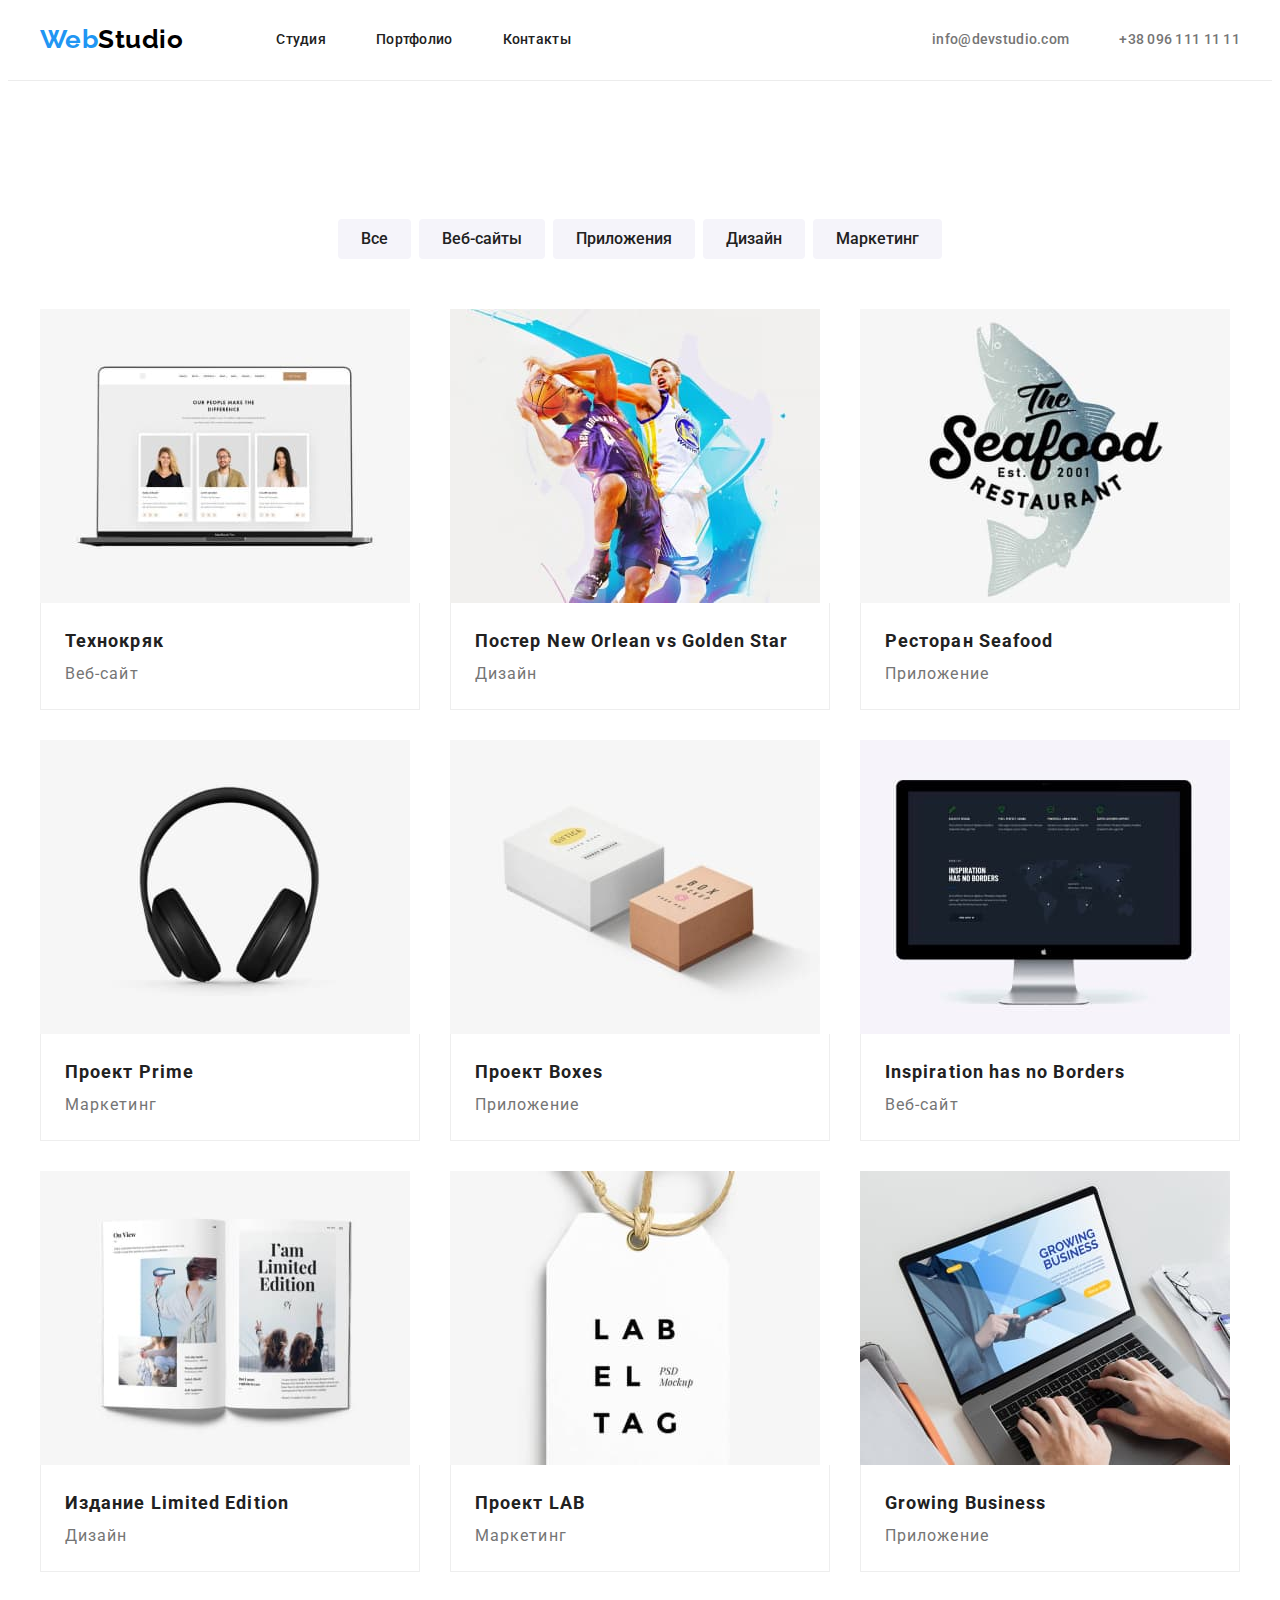
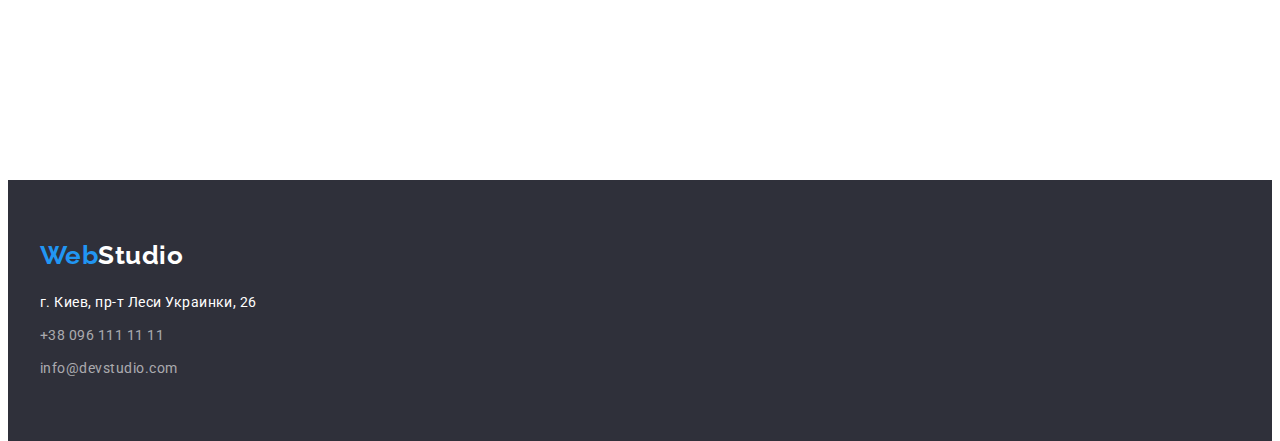
==== portfolio.html @ 9cd72484 "Made sprite" ====
<!DOCTYPE html>
<html lang="ru">
<head>
    <meta charset="UTF-8">
    <meta http-equiv="X-UA-Compatible" content="IE=edge">
    <meta name="viewport" content="width=device-width, initial-scale=1.0">
    <title>Portfolio</title>
    <link rel="preconnect" href="https://fonts.googleapis.com">
    <link rel="preconnect" href="https://fonts.gstatic.com" crossorigin>
    <link href="https://fonts.googleapis.com/css2?family=Raleway:wght@700&family=Roboto:wght@400;500;700;900&display=swap"
        rel="stylesheet">
    <link rel="stylesheet" href="https://cdnjs.cloudflare.com/ajax/libs/modern-normalize/1.1.0/modern-normalize.min.css"
        integrity="sha512-wpPYUAdjBVSE4KJnH1VR1HeZfpl1ub8YT/NKx4PuQ5NmX2tKuGu6U/JRp5y+Y8XG2tV+wKQpNHVUX03MfMFn9Q=="
        crossorigin="anonymous" referrerpolicy="no-referrer" />
    <link rel="stylesheet" href="./css/styles.css">
</head>
<body>
    <header class="header">
        <div class="container line">
            <nav class="line">
                <a href="./index.html" class="logo" lang="en"><span class="accent">Web</span>Studio</a>
                <ul class="header-list list">
                    <li class="header-item"><a class="header-nav" href="./index.html">Студия</a></li>
                    <li class="header-item"><a class="header-nav" href="./portfolio.html">Портфолио</a></li>
                    <li class="header-item"><a class="header-nav" href="">Контакты</a></li>
                </ul>
            </nav>
            <ul class="contacts list">
                <li class="header-contact"><a href="mailto:info@devstudio.com">info@devstudio.com</a></li>
                <li class="header-contact"><a href="tel:+380961111111">+38 096 111 11 11</a></li>
            </ul>
        </div>
    </header>
    <main> 
        <section class="portfolio-section">
<div class="container"><h1 class="hidden-title">Portfolio</h1><div class="center">
    <ul class="list pb">
    <li class="pb-list"><button type="button" class="buttons-portfolio">Все</button></li>
    <li class="pb-list"><button type="button" class="buttons-portfolio">Веб-сайты</button></li>
    <li class="pb-list"><button type="button" class="buttons-portfolio">Приложения</button></li>
    <li class="pb-list"><button type="button" class="buttons-portfolio">Дизайн</button></li>
    <li class="pb-list"><button type="button" class="buttons-portfolio">Маркетинг</button></li>
</ul></div>
<ul class="list portfolio">
    <li class="element"><img src="./images/portfolio_img1.jpg" alt="Технокряк" width="370" height="294">
        <div class="portfolio-card"><h3 class="portfolio-title">Технокряк</h3>
        <p class="portfolio-description">Веб-сайт</p></div>
    </li>
    <li class="element"><img src="./images/portfolio_img2.jpg" alt="Постер" width="370" height="294">
        <div class="portfolio-card"><h3 class="portfolio-title">Постер New Orlean vs Golden Star</h3>
        <p class="portfolio-description">Дизайн</p></div>
    </li>
    <li class="element"><img src="./images/portfolio_img3.jpg" alt="Seafood" width="370" height="294">
        <div class="portfolio-card"><h3 class="portfolio-title">Ресторан Seafood</h3>
        <p class="portfolio-description">Приложение</p></div>
    </li>
    <li class="element"><img src="./images/portfolio_img4.jpg" alt="Prime" width="370" height="294">
        <div class="portfolio-card"><h3 class="portfolio-title">Проект Prime</h3>
        <p class="portfolio-description">Маркетинг</p></div>
    </li>
    <li class="element"><img src="./images/portfolio_img5.jpg" alt="Boxes" width="370" height="294">
        <div class="portfolio-card"><h3 class="portfolio-title">Проект Boxes</h3>
        <p class="portfolio-description">Приложение</p></div>
    </li>
    <li class="element"><img src="./images/portfolio_img6.jpg" alt="monitor" width="370" height="294">
        <div class="portfolio-card"><h3 class="portfolio-title">Inspiration has no Borders</h3>
        <p class="portfolio-description">Веб-сайт</p></div>
    </li>
    <li class="element"><img src="./images/portfolio_img7.jpg" alt="Издание" width="370" height="294">
        <div class="portfolio-card"><h3 class="portfolio-title">Издание Limited Edition</h3>
        <p class="portfolio-description">Дизайн</p></div>
    </li>
    <li class="element"><img src="./images/portfolio_img8.jpg" alt="LAB" width="370" height="294">
        <div class="portfolio-card"><h3 class="portfolio-title">Проект LAB</h3>
        <p class="portfolio-description">Маркетинг</p></div>
    </li>
    <li class="element"><img src="./images/portfolio_img9.jpg" alt="Business" width="370" height="294">
        <div class="portfolio-card"><h3 class="portfolio-title">Growing Business</h3>
        <p class="portfolio-description">Приложение</p></div>
    </li>
</ul></div>

        </section>
    </main>
    <footer class="footer">
        <div class="container"><a href="" class="logo" lang="en"><span class="accent">Web</span>Studio</a>
            <address class="adress"><a href="https://goo.gl/maps/P59u9W5bj68FYUrY8" target="_blank"
                    rel="noopener noreferrer" class="map">г. Киев, пр-т Леси Украинки, 26</a></address>
            <ul class="list-footer">
                <li class="footer-contact"><a class="tel" href="tel:+380961111111">+38 096 111 11 11</a></li>
                <li class="footer-contact"><a class="mail" href="mailto:info@devstudio.com">info@devstudio.com</a></li>
            </ul>
            </address>
        </div>
    </footer>
</body>
</html>
---- css/styles.css ----
/* Variables */
:root {
  --contacts-text-color: #757575;
  --section1-footer-background-color: #2f303a;
  --buttons-portfolio-section4-background-color: #f5f4fa;
  --buttons-portfolio-text-titles-color: #212121;
  --button-order-primary-color: #ffffff;
  --button-order-background-hover-focus-color: #2196f3;
}
/* delete list marks */
.list,
.list-footer {
  list-style: none;
  padding: 0;
  margin: 0;
}

/* fonts */
body {
  font-family: "Roboto", sans-serif;
  letter-spacing: 0.03em;

  margin-top: 0;
  margin-bottom: 0;
}

.header {
  border-bottom: 1px solid #ececec;
  margin: 0 auto;
}

.logo {
  font-family: "Raleway", cursive;
  font-weight: bold;
  font-size: 26px;
  line-height: 1.2;
  text-decoration: none;
  color: #ffffff;

  display: inline-block;
}
.header .accent {
  color: #2196f3;
}
.header .logo {
  color: #000000;
  margin-right: 93px;

  margin-top: 0;
  margin-bottom: 0;
}
.header-list {
  display: flex;
  text-decoration: none;
  list-style: none;
}
header .list {
  text-align: right;
  justify-content: flex-end;
  text-decoration: none;
}
.header-item:not(:last-child) {
  margin-right: 50px;
}
.footer .accent {
  color: #2196f3;
}
/* header colors, fonts */
.header,
.our-skills {
  background-color: var(--button-order-primary-color);
}
.header-nav {
  color: var(--buttons-portfolio-text-titles-color);
  font-weight: 500;
  font-size: 14px;
  line-height: 1.14;
  letter-spacing: 0.02em;
  text-decoration: none;

  margin-top: 0;
  margin-bottom: 0;
  display: block;
}
.header-nav:hover,
.header-nav:focus {
  color: var(--button-order-background-hover-focus-color);
}
.header-contact > a {
  color: var(--contacts-text-color);
  font-weight: 500;
  font-size: 14px;
  line-height: 1.14;
  letter-spacing: 0.02em;
  text-decoration: none;

  display: flex;
  margin-top: 0;
  margin-bottom: 0;
  align-items: center;
}
.header-contact + .header-contact {
  margin-left: 50px;
}
.header-contact > a:hover,
.header-contact > a:focus {
  color: var(--button-order-background-hover-focus-color);
}
.line {
  display: flex;
  align-items: center;
}
.container.line {
  padding-top: 24px;
  padding-bottom: 25px;
}
.contacts.list {
  margin-left: auto;
}
/* section 1 colors, fonts */
section.hero {
  padding-top: 200px;
  padding-bottom: 200px;
}
.hero {
  background-color: var(--section1-footer-background-color);
  text-align: center;

  max-width: 1600px;
  height: 600px;
  margin-left: auto;
  margin-right: auto;
  background: rgba(47, 48, 58, 0.4);
  background-image: url(../images/bg-image.jpg);
  background-repeat: no-repeat;
}
.details {
  padding-top: 94px;
  padding-bottom: 94px;
}
.hero-title {
  color: #ffffff;
  font-weight: 900;
  font-size: 44px;
  line-height: 1.36;
  text-align: center;
  letter-spacing: 0.06em;
  text-transform: uppercase;

  margin: 0 auto 30px;
}
.hero .container {
  width: 696px;
}
.container {
  width: 1200px;
  padding-left: 15px;
  padding-right: 15px;
  margin: 0 auto;
  /* outline: 1px solid orange; */
}
/* Section 2, titles - colors, fonts*/
h3,
h2 {
  color: var(--buttons-portfolio-text-titles-color);
}
.details-list {
  width: 270px;
  margin-right: 30px;
}
.details-list::before {
  content: "";
  display: block;
  height: 120px;
  background-color: #f5f4fa;

  background-repeat: no-repeat;
  background-position: center;

  margin-bottom: 30px;
  border-radius: 4px;
}
.icon-antenna::before {
  background-image: url(../images/antenna.svg);
}
.icon-clock::before {
  background-image: url(../images/clock.svg);
}
.icon-diagram::before {
  background-image: url(../images/diagram.svg);
}
.icon-astronaut::before {
  background-image: url(../images/astronaut.svg);
}
.details-title {
  font-weight: 700;
  font-size: 14px;
  line-height: 1.14;
  text-transform: uppercase;

  margin-bottom: 10px;
  margin-top: 0;
}
p.details-text {
  color: var(--contacts-text-color);
  font-size: 14px;
  line-height: 1.7;
  margin-top: 0;
  margin-bottom: 0;
}
.our-skills {
  padding-bottom: 94px;
}
.skills-title {
  font-weight: 700;
  font-size: 36px;
  line-height: 1.2;
  text-align: center;

  margin-top: 0;
  margin-bottom: 50px;
}
.skills-images {
  margin-top: 0;
  margin-bottom: 0;
  width: 370px;
  margin-right: 30px;
}
/* section 4 */
.team-title {
  font-weight: 700;
  font-size: 36px;
  line-height: 1.2;
  text-align: center;

  margin: 0 auto 50px;
}
.team {
  background-color: var(--buttons-portfolio-section4-background-color);
  padding-top: 94px;
  padding-bottom: 94px;
}
.team-list {
  width: 270px;
  margin-right: 30px;
}
.team-names {
  font-style: normal;
  font-weight: 500;
  font-size: 16px;
  line-height: 1.2;

  padding-bottom: 0;
  margin-bottom: 0;
  margin-top: 0;
  text-align: center;
}
p.team-professions {
  color: var(--contacts-text-color);
  font-size: 16px;
  line-height: 1.2;

  margin-top: 0;
  margin-bottom: 0;
  margin-top: 10px;
  text-align: center;
}
.team-card {
  background-color: #ffffff;
  padding-top: 30px;
  padding-bottom: 30px;
  box-shadow: 0px 1px 3px rgba(0, 0, 0, 0.12), 0px 1px 1px rgba(0, 0, 0, 0.14),
    0px 2px 1px rgba(0, 0, 0, 0.2);
  border-radius: 0px 0px 4px 4px;
}
/* section 5 */
.clients {
  text-align: center;
  padding-top: 94px;
  padding-bottom: 94px;
  margin-top: 0;
  margin-bottom: 0;
  background-color: #ffffff;
}
.our-clients {
  margin-top: 0;
  margin-bottom: 0;
}
/* footer */
footer {
  background-color: var(--section1-footer-background-color);
  padding-top: 60px;
  padding-bottom: 60px;
}
footer .logo {
  margin-top: 0;
  margin-bottom: 20px;
}
.adress {
  font-size: 14px;
  line-height: 1.71;
  font-style: normal;

  margin-top: 0;
  margin-bottom: 9px;
}
.footer-contact a:hover,
.footer-contact a:focus {
  color: var(--button-order-background-hover-focus-color);
}
.map {
  text-decoration: none;
  color: #ffffff;
}
.footer-contact .tel,
.footer-contact .mail {
  color: #ffffff99;
  text-decoration: none;
  font-size: 14px;
  line-height: 1.71;

  display: inline-block;
}
.footer-contact:first-child {
  margin-top: 0;
  margin-bottom: 9px;
}
.footer-contact:last-child {
  margin-top: 0;
  margin-bottom: 0;
}

/* buttons */
.buttons-portfolio {
  background-color: var(--buttons-portfolio-section4-background-color);
  font-weight: 500;
  font-size: 16px;
  line-height: 1.62;
  border-radius: 4px;

  padding: 6px 22px;
  min-width: 73px;
}
.list.pb {
  margin-bottom: 50px;
  margin-top: 0;
}
.pb-list {
  margin-right: 8px;
  margin-top: 0;
  margin-bottom: 0;
}
.center {
  display: flex;
  justify-content: center;
}
button {
  font-family: "Roboto", sans-serif;
  font-weight: bold;
  color: var(--buttons-portfolio-text-titles-color);
  cursor: pointer;

  display: inline-block;
  text-align: center;
  border: 1px solid transparent;
}
button.order {
  color: var(--button-order-primary-color);
  background-color: var(--button-order-background-hover-focus-color);
  font-weight: 700;
  font-size: 16px;
  line-height: 1.87;
  letter-spacing: 0.06em;
  border-radius: 4px;

  padding: 10px 32px;
  min-width: 200px;
  margin-top: 0;
  margin-bottom: 0;
}
.buttons-portfolio:hover,
.buttons-portfolio:focus {
  background-color: var(--button-order-background-hover-focus-color);
  color: var(--button-order-primary-color);
  box-shadow: 0px 3px 1px rgba(0, 0, 0, 0.1), 0px 1px 2px rgba(0, 0, 0, 0.08),
    0px 2px 2px rgba(0, 0, 0, 0.12);
  border-radius: 4px;
}
/* Portfolio */
.portfolio-section {
  padding-top: 100px;
  padding-bottom: 94px;
}
.list {
  font-weight: 700;
  font-size: 18px;
  line-height: 2;
  letter-spacing: 0.06em;

  text-align: start;

  margin-top: 0;
  margin-bottom: 0;
}
.portfolio-title {
  font-weight: 700;
  font-size: 18px;
  line-height: 2;
  letter-spacing: 0.06em;

  text-align: start;

  margin-top: 0;
  margin-bottom: 0;
  width: 322px;
}
.portfolio-description {
  font-size: 16px;
  line-height: 1.87;
  color: #757575;

  text-align: start;

  margin-top: 0;
  margin-bottom: 0;
  width: 322px;
}
.portfolio-card {
  border-bottom: 1px solid #eeeeee;
  border-right: 1px solid #eeeeee;
  border-left: 1px solid #eeeeee;

  padding-top: 20px;
  padding-right: 24px;
  padding-bottom: 20px;
  padding-left: 24px;
}
.portfolio {
  display: flex;
  flex-wrap: wrap;
}
.portfolio .element {
  width: calc((100% - 60px) / 3);
  margin-right: 30px;
  margin-bottom: 30px;
  /* padding-bottom: 20px; */
}
.flex-container {
  width: 1200px;
  padding-left: 15px;
  padding-right: 15px;
  margin-left: auto;
  margin-right: auto;
}
.list {
  display: flex;
}
/* Space between list */
.details-list:last-child {
  margin-right: 0;
}
.skills-images:last-child,
.team-list:last-child,
.portfolio .element:nth-child(3n) {
  margin-right: 0;
}
.portfolio .element:nth-last-child(-n + 3) {
  margin-bottom: 114px;
}
.pb-list:nth-child(5n) {
  margin-right: 0;
}
img {
  max-width: 100%;
  height: auto;
  display: block;
}
.hidden-title {
  text-align: center;
  margin-top: 0;
  margin-bottom: 0;
  align-items: center;
  color: #ffffff;
}
p {
  font-weight: normal;
}
.icon-contact {
  margin-right: 10px;
  color: #757575;
}
.icon-contact:hover {
  color: var(--button-order-background-hover-focus-color);
}
.env {
  fill: currentColor;
}
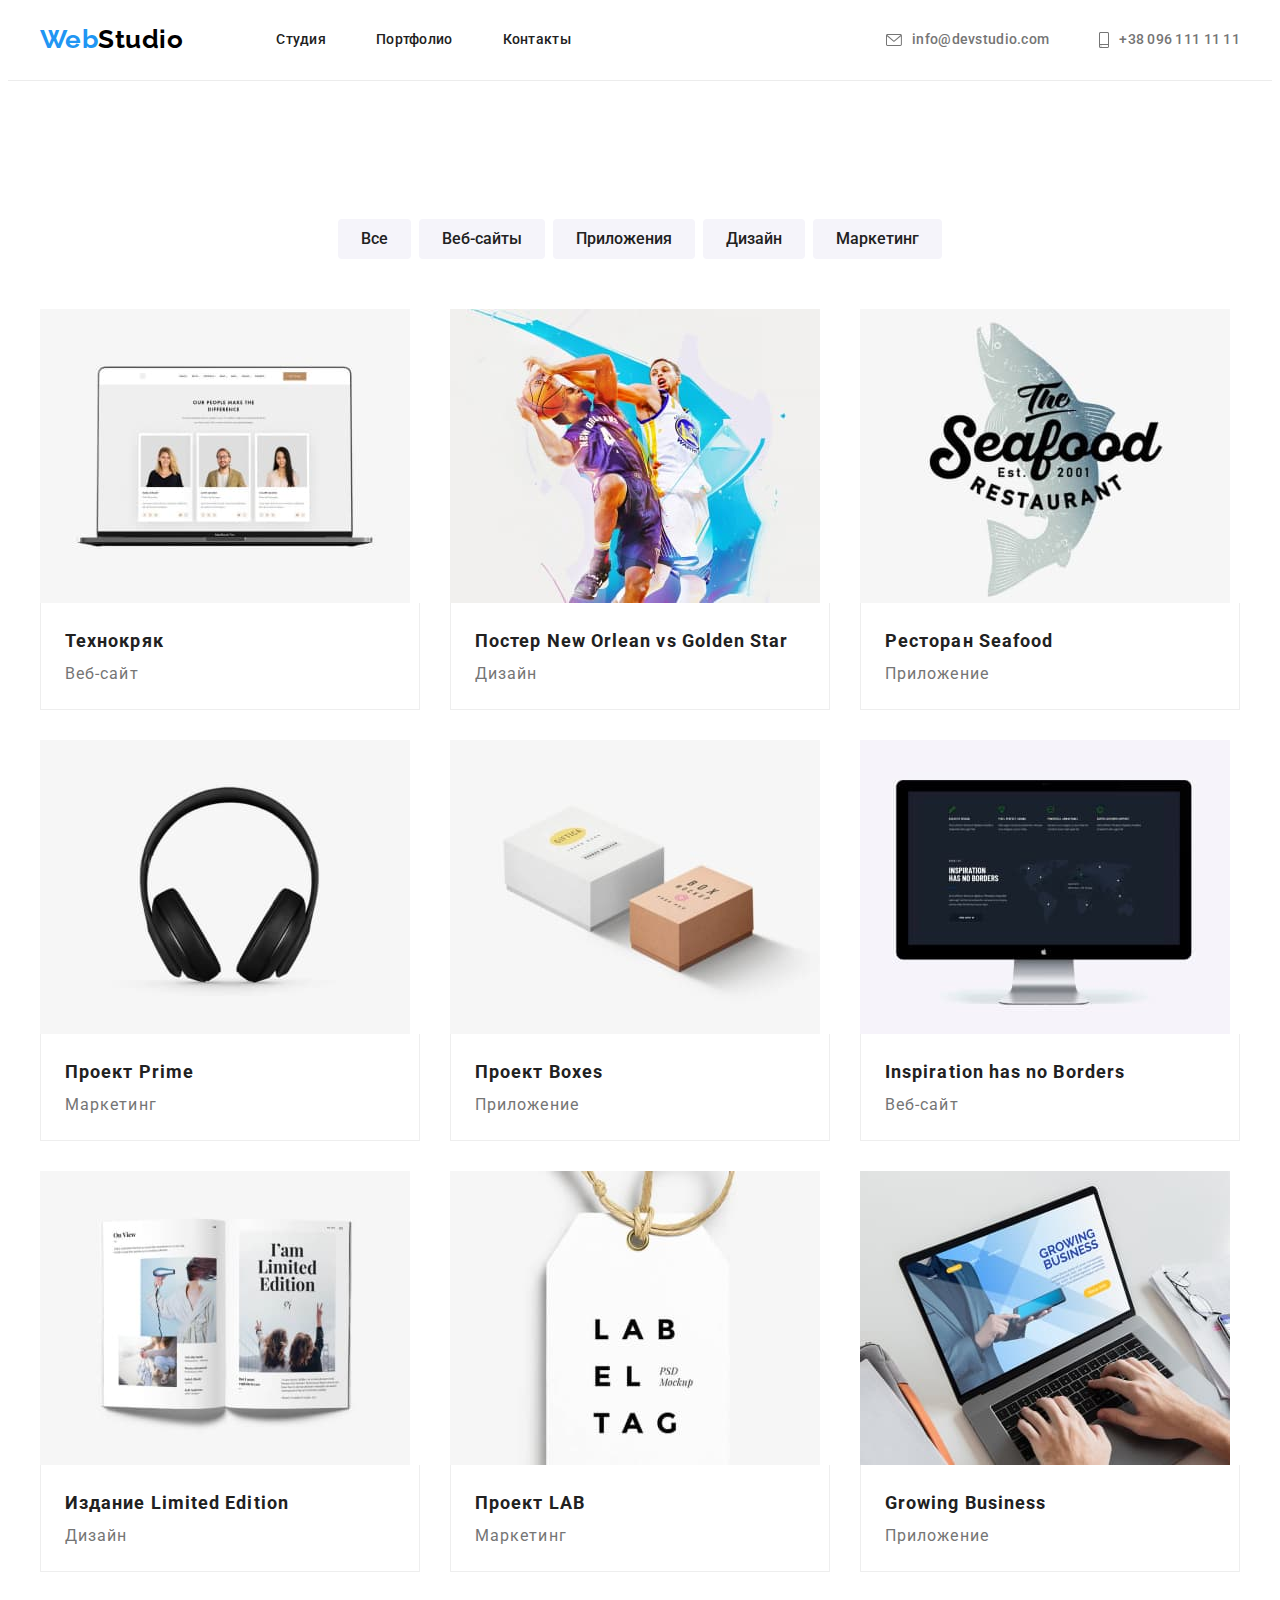
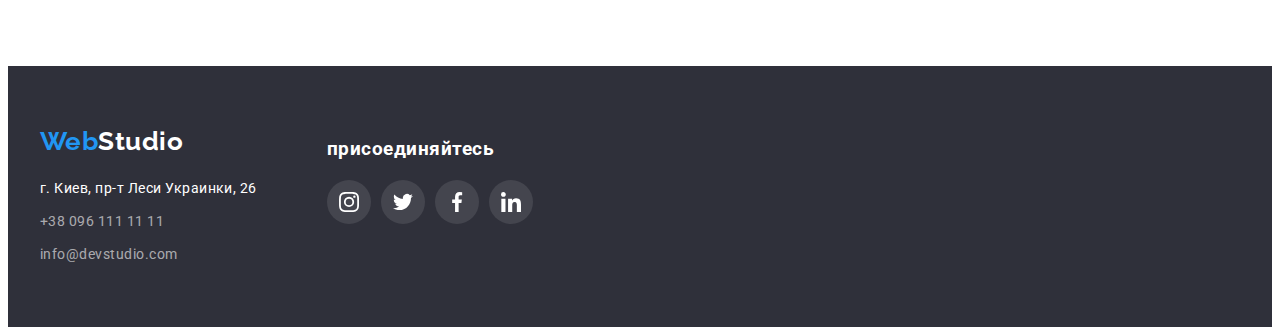
==== commit 525aec27: "added shadows to the cards" ====
--- a/portfolio.html
+++ b/portfolio.html
@@ -26,8 +26,13 @@
                 </ul>
             </nav>
             <ul class="contacts list">
-                <li class="header-contact"><a href="mailto:info@devstudio.com">info@devstudio.com</a></li>
-                <li class="header-contact"><a href="tel:+380961111111">+38 096 111 11 11</a></li>
+                <li class="header-contact"><a href="mailto:info@devstudio.com"><svg class="icon-contact" width="16"
+                            height="12">
+                            <use href="./images/symbol-sprite.svg#envelope" class="contact"></use>
+                        </svg>info@devstudio.com</a></li>
+                <li class="header-contact"><a href="tel:+380961111111"><svg class="icon-contact" width="10" height="16">
+                            <use href="./images/symbol-sprite.svg#smartphone" class="contact"></use>
+                        </svg>+38 096 111 11 11</a></li>
             </ul>
         </div>
     </header>
@@ -83,15 +88,51 @@
         </section>
     </main>
     <footer class="footer">
-        <div class="container"><a href="" class="logo" lang="en"><span class="accent">Web</span>Studio</a>
-            <address class="adress"><a href="https://goo.gl/maps/P59u9W5bj68FYUrY8" target="_blank"
-                    rel="noopener noreferrer" class="map">г. Киев, пр-т Леси Украинки, 26</a></address>
-            <ul class="list-footer">
-                <li class="footer-contact"><a class="tel" href="tel:+380961111111">+38 096 111 11 11</a></li>
-                <li class="footer-contact"><a class="mail" href="mailto:info@devstudio.com">info@devstudio.com</a></li>
-            </ul>
-            </address>
+        <div class="container footer-container">
+            <div><a href="" class="logo" lang="en"><span class="accent">Web</span>Studio</a>
+                <address class="adress"><a href="https://goo.gl/maps/P59u9W5bj68FYUrY8" target="_blank"
+                        rel="noopener noreferrer" class="map">г. Киев, пр-т Леси Украинки, 26</a></address>
+                <ul class="list-footer">
+                    <li class="footer-contact"><a class="tel" href="tel:+380961111111">+38 096 111 11 11</a></li>
+                    <li class="footer-contact"><a class="mail" href="mailto:info@devstudio.com">info@devstudio.com</a></li>
+                </ul>
+                </address>
+            </div>
+    
+            <div class="join-container">
+                <h3 class="join-title">присоединяйтесь</h3>
+                <div class="join-networks">
+                    <div class="network-space">
+                        <a href="" class="join">
+                            <svg class="network-icon">
+                                <use href="./images/symbol-sprite.svg#instagram"></use>
+                            </svg></a>
+                    </div>
+                    <div class="network-space">
+                        <a href="" class="join">
+                            <svg class="network-icon">
+                                <use href="./images/symbol-sprite.svg#twitter"></use>
+                            </svg>
+                        </a>
+                    </div>
+                    <div class="network-space">
+                        <a href="" class="join">
+                            <svg class="network-icon">
+                                <use href="./images/symbol-sprite.svg#facebook"></use>
+                            </svg>
+                        </a>
+                    </div>
+                    <div class="network-space">
+                        <a href="" class="join">
+                            <svg class="network-icon">
+                                <use href="./images/symbol-sprite.svg#linkedin"></use>
+                            </svg>
+                        </a>
+                    </div>
+                </div>
+            </div>
         </div>
+    
     </footer>
 </body>
 </html>--- a/css/styles.css
+++ b/css/styles.css
@@ -86,6 +86,15 @@
 .header-nav:focus {
   color: var(--button-order-background-hover-focus-color);
 }
+.icon-contact {
+  margin-right: 10px;
+}
+.icon-contact:hover {
+  color: currentColor;
+}
+.contact {
+  fill: currentColor;
+}
 .header-contact > a {
   color: var(--contacts-text-color);
   font-weight: 500;
@@ -98,6 +107,8 @@
   margin-top: 0;
   margin-bottom: 0;
   align-items: center;
+  padding-top: 8px;
+  padding-bottom: 7px;
 }
 .header-contact + .header-contact {
   margin-left: 50px;
@@ -168,29 +179,17 @@
   width: 270px;
   margin-right: 30px;
 }
-.details-list::before {
-  content: "";
-  display: block;
-  height: 120px;
+.icon-details {
   background-color: #f5f4fa;
-
-  background-repeat: no-repeat;
-  background-position: center;
-
+  padding: 25px 100px;
   margin-bottom: 30px;
   border-radius: 4px;
-}
-.icon-antenna::before {
-  background-image: url(../images/antenna.svg);
-}
-.icon-clock::before {
-  background-image: url(../images/clock.svg);
-}
-.icon-diagram::before {
-  background-image: url(../images/diagram.svg);
-}
-.icon-astronaut::before {
-  background-image: url(../images/astronaut.svg);
+  width: 270px;
+  height: 120px;
+}
+.icon {
+  width: 70px;
+  height: 70px;
 }
 .details-title {
   font-weight: 700;
@@ -273,6 +272,33 @@
     0px 2px 1px rgba(0, 0, 0, 0.2);
   border-radius: 0px 0px 4px 4px;
 }
+.networks-team {
+  display: flex;
+  margin-top: 16px;
+  margin-bottom: 0;
+  width: 206px;
+  height: 44px;
+  padding-left: 0;
+  margin-left: auto;
+  margin-right: auto;
+}
+.network {
+  display: flex;
+  justify-content: center;
+  align-items: center;
+  width: 44px;
+  height: 44px;
+  border-radius: 50%;
+  fill: #afb1b8;
+}
+.network-icon {
+  width: 20px;
+  height: 20px;
+}
+.network:hover {
+  background-color: #2196f3;
+  fill: #ffffff;
+}
 /* section 5 */
 .clients {
   text-align: center;
@@ -284,7 +310,41 @@
 }
 .our-clients {
   margin-top: 0;
-  margin-bottom: 0;
+  margin-bottom: 50px;
+}
+.companies {
+  display: flex;
+
+  margin-right: auto;
+  margin-left: auto;
+  margin-top: 0;
+}
+.companies-names {
+  margin-right: 30px;
+}
+.companies-names:last-child {
+  margin-right: 0;
+}
+.companies-characteristics {
+  width: 106px;
+  height: 60px;
+}
+.companies-link {
+  display: flex;
+  justify-content: center;
+  align-items: center;
+  fill: #afb1b8;
+  width: 170px;
+  height: 92px;
+  padding: 16px 32px;
+  border: 1px solid #afb1b8;
+  box-sizing: border-box;
+  border-radius: 4px;
+}
+.companies-link:hover,
+.companies-link:focus {
+  fill: var(--button-order-background-hover-focus-color);
+  border: 1px solid #2196f3;
 }
 /* footer */
 footer {
@@ -329,7 +389,43 @@
   margin-top: 0;
   margin-bottom: 0;
 }
-
+.join-title {
+  color: #ffffff;
+  margin-top: 0;
+  margin-bottom: 20px;
+}
+.join-container {
+  margin-left: 70px;
+  padding-top: 12px;
+}
+.join-networks {
+  display: flex;
+  margin-top: 16px;
+  margin-bottom: 0;
+}
+.join {
+  display: flex;
+  justify-content: center;
+  align-items: center;
+  width: 44px;
+  height: 44px;
+  border-radius: 50%;
+  background-color: rgba(255, 255, 255, 0.1);
+  fill: #ffffff;
+  cursor: none;
+}
+.join:hover {
+  background-color: #2196f3;
+}
+.footer-container {
+  display: flex;
+}
+.network-space {
+  margin-right: 10px;
+}
+.network-space:last-child {
+  margin-right: 0;
+}
 /* buttons */
 .buttons-portfolio {
   background-color: var(--buttons-portfolio-section4-background-color);
@@ -443,7 +539,12 @@
   width: calc((100% - 60px) / 3);
   margin-right: 30px;
   margin-bottom: 30px;
-  /* padding-bottom: 20px; */
+}
+.element:hover,
+.element:focus {
+  box-shadow: 0px 1px 1px rgba(0, 0, 0, 0.12), 0px 4px 4px rgba(0, 0, 0, 0.06),
+    1px 4px 6px rgba(0, 0, 0, 0.16);
+  cursor: pointer;
 }
 .flex-container {
   width: 1200px;
@@ -465,7 +566,7 @@
   margin-right: 0;
 }
 .portfolio .element:nth-last-child(-n + 3) {
-  margin-bottom: 114px;
+  margin-bottom: 0;
 }
 .pb-list:nth-child(5n) {
   margin-right: 0;
@@ -485,13 +586,6 @@
 p {
   font-weight: normal;
 }
-.icon-contact {
-  margin-right: 10px;
-  color: #757575;
-}
-.icon-contact:hover {
-  color: var(--button-order-background-hover-focus-color);
-}
-.env {
-  fill: currentColor;
-}
+li {
+  list-style: none;
+}
